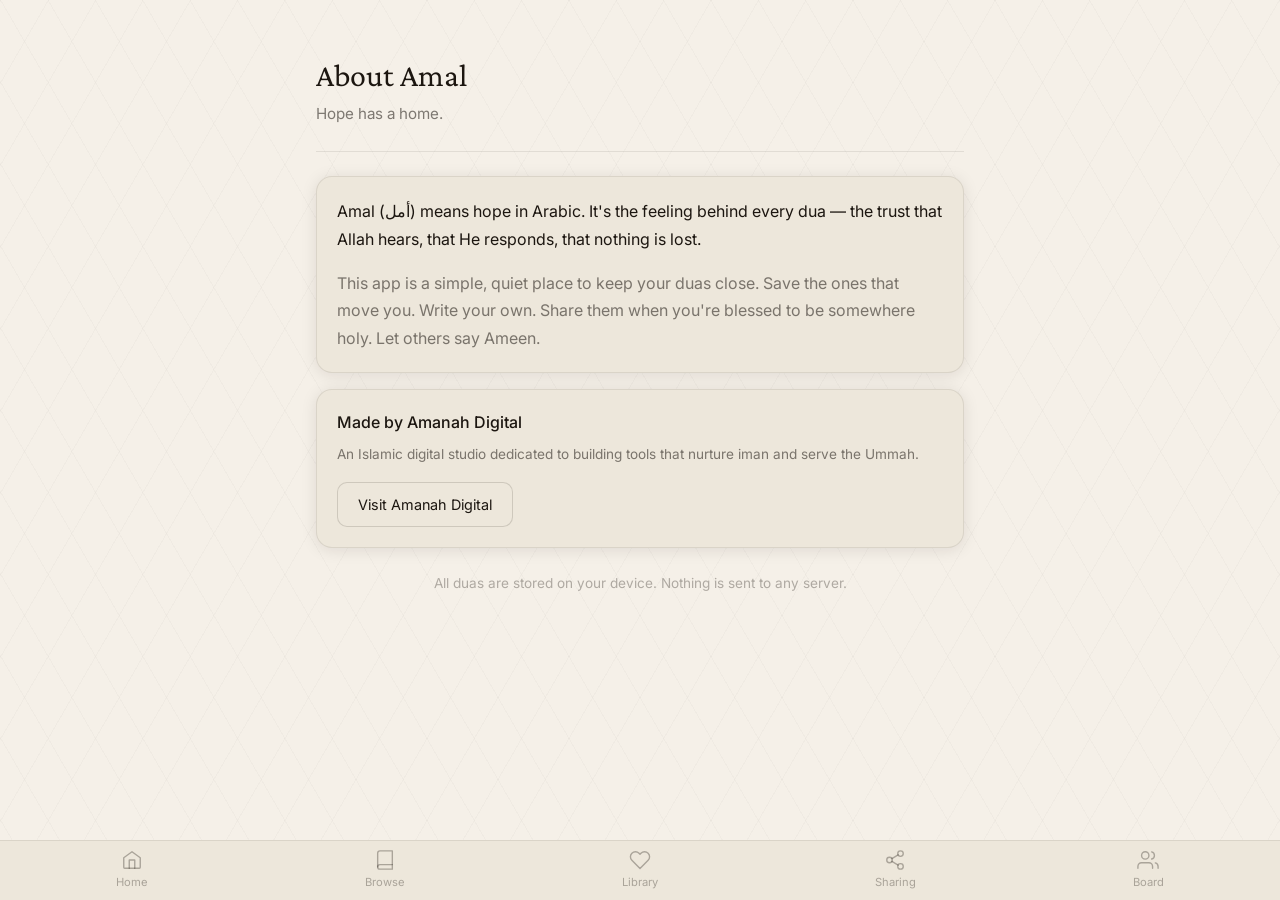
==== pages/about.html @ 70b3153c "first commit" ====
<!DOCTYPE html>
<html lang="en">
<head>
  <meta charset="UTF-8">
  <meta name="viewport" content="width=device-width, initial-scale=1.0">
  <title>About — Amal</title>
  <meta name="theme-color" content="#A0601A">
  <link rel="manifest" href="../manifest.json">
  <link rel="preconnect" href="https://fonts.googleapis.com">
  <link rel="preconnect" href="https://fonts.gstatic.com" crossorigin>
  <link href="https://fonts.googleapis.com/css2?family=Lateef:wght@300;400;500;600;700&family=Crimson+Pro:ital,wght@0,300;0,400;0,600;1,400&family=DM+Mono:wght@300;400;500&family=Inter:wght@300;400;500;600&display=swap" rel="stylesheet">
  <link rel="stylesheet" href="../css/style.css">
</head>
<body>

<main class="page">
  <div class="page-header">
    <h1>About Amal</h1>
    <p>Hope has a home.</p>
  </div>

  <div class="card">
    <p style="color:var(--text);line-height:1.8;">Amal (أمل) means hope in Arabic. It's the feeling behind every dua — the trust that Allah hears, that He responds, that nothing is lost.</p>
    <p class="mt-2">This app is a simple, quiet place to keep your duas close. Save the ones that move you. Write your own. Share them when you're blessed to be somewhere holy. Let others say Ameen.</p>
  </div>

  <div class="card mt-2">
    <h3 style="margin-bottom:0.5rem;">Made by Amanah Digital</h3>
    <p class="text-sm">An Islamic digital studio dedicated to building tools that nurture iman and serve the Ummah.</p>
    <a href="https://amanahdigital.co.uk" class="btn mt-2" style="display:inline-flex;">Visit Amanah Digital</a>
  </div>

  <p class="text-subtle text-sm text-center mt-3">All duas are stored on your device. Nothing is sent to any server.</p>
</main>

<nav>
  <a href="../index.html">
    <svg viewBox="0 0 24 24"><path d="M3 9.5L12 3l9 6.5V20a1 1 0 01-1 1H4a1 1 0 01-1-1V9.5z"/><path d="M9 21V12h6v9"/></svg>
    Home
  </a>
  <a href="browse.html">
    <svg viewBox="0 0 24 24"><path d="M4 19.5A2.5 2.5 0 016.5 17H20"/><path d="M6.5 2H20v20H6.5A2.5 2.5 0 014 19.5v-15A2.5 2.5 0 016.5 2z"/></svg>
    Browse
  </a>
  <a href="library.html">
    <svg viewBox="0 0 24 24"><path d="M20.84 4.61a5.5 5.5 0 00-7.78 0L12 5.67l-1.06-1.06a5.5 5.5 0 00-7.78 7.78l1.06 1.06L12 21.23l7.78-7.78 1.06-1.06a5.5 5.5 0 000-7.78z"/></svg>
    Library
  </a>
  <a href="share.html">
    <svg viewBox="0 0 24 24"><circle cx="18" cy="5" r="3"/><circle cx="6" cy="12" r="3"/><circle cx="18" cy="19" r="3"/><line x1="8.59" y1="13.51" x2="15.42" y2="17.49"/><line x1="15.41" y1="6.51" x2="8.59" y2="10.49"/></svg>
    Sharing
  </a>
  <a href="board.html">
    <svg viewBox="0 0 24 24"><path d="M17 21v-2a4 4 0 00-4-4H5a4 4 0 00-4 4v2"/><circle cx="9" cy="7" r="4"/><path d="M23 21v-2a4 4 0 00-3-3.87"/><path d="M16 3.13a4 4 0 010 7.75"/></svg>
    Board
  </a>
</nav>

</body>
</html>
---- css/style.css ----
/* ================================
   Amal — Global Styles
   Hope has a home.
================================ */

:root {
  /* — Backgrounds — */
  --bg:             #F5F0E8;   /* parchment */
  --bg-card:        #EDE7DB;   /* warm linen */
  --bg-elevated:    #E4DDD0;   /* deep linen */

  /* — Gold accent — */
  --accent:         #A0601A;   /* deep amber */
  --accent-mid:     #7A4510;   /* dark ochre */
  --accent-light:   rgba(160,96,26,0.08);
  --accent-text:    #7A4510;

  /* — Amber (maps to gold-mid) — */
  --amber:          #7A4510;
  --amber-light:    #F7EEE0;

  /* — Borders — */
  --border:         rgba(28,22,16,0.09);
  --border-strong:  rgba(28,22,16,0.15);
  --border-gold:    rgba(160,96,26,0.28);

  /* — Text — */
  --text:           #1C1610;
  --text-muted:     rgba(28,22,16,0.55);
  --text-subtle:    rgba(28,22,16,0.32);

  /* — Shadows — */
  --shadow:         0 2px 16px rgba(28,22,16,0.10);
  --shadow-gold:    0 0 40px rgba(160,96,26,0.10);

  /* — Typography — */
  --font:           'Crimson Pro', Georgia, serif;
  --font-ui:        'Inter', -apple-system, BlinkMacSystemFont, sans-serif;
  --font-arabic:    'Lateef', serif;
  --font-mono:      'DM Mono', monospace;

  /* — Layout — */
  --radius:         10px;
  --radius-lg:      16px;
  --max-w:          680px;
  --nav-h:          60px;
}

@media (prefers-color-scheme: dark) {
  :root {
    --bg:             #080610;
    --bg-card:        #0e0c1a;
    --bg-elevated:    #14112a;

    --accent:         #F5C97A;
    --accent-mid:     #C8884A;
    --accent-light:   rgba(245,201,122,0.10);
    --accent-text:    #F5C97A;

    --amber:          #C8884A;
    --amber-light:    rgba(245,201,122,0.08);

    --border:         rgba(255,255,255,0.07);
    --border-strong:  rgba(255,255,255,0.12);
    --border-gold:    rgba(245,201,122,0.22);

    --text:           #e8e0d8;
    --text-muted:     rgba(232,224,216,0.55);
    --text-subtle:    rgba(232,224,216,0.30);

    --shadow:         0 4px 24px rgba(0,0,0,0.40);
    --shadow-gold:    0 0 40px rgba(245,201,122,0.08);
  }
}

* { box-sizing: border-box; margin: 0; padding: 0; }

html { font-size: 16px; scroll-behavior: smooth; }

body {
  font-family: var(--font-ui);
  background: var(--bg);
  color: var(--text);
  line-height: 1.6;
  min-height: 100vh;
  padding-bottom: calc(var(--nav-h) + 1rem);
  background-image:
    repeating-linear-gradient( 60deg, transparent, transparent 40px, rgba(28,22,16,0.022) 40px, rgba(28,22,16,0.022) 41px),
    repeating-linear-gradient(-60deg, transparent, transparent 40px, rgba(28,22,16,0.022) 40px, rgba(28,22,16,0.022) 41px);
}

@media (prefers-color-scheme: dark) {
  body {
    background-image:
      repeating-linear-gradient( 60deg, transparent, transparent 40px, rgba(255,255,255,0.008) 40px, rgba(255,255,255,0.008) 41px),
      repeating-linear-gradient(-60deg, transparent, transparent 40px, rgba(255,255,255,0.008) 40px, rgba(255,255,255,0.008) 41px);
  }
}

/* ---- Typography ---- */

h1 { font-family: var(--font); font-size: 2rem; font-weight: normal; line-height: 1.2; }
h2 { font-family: var(--font); font-size: 1.4rem; font-weight: normal; line-height: 1.3; }
h3 { font-size: 1rem; font-weight: 500; }
p { color: var(--text-muted); line-height: 1.7; }

.arabic {
  font-family: var(--font-arabic);
  font-size: 1.6rem;
  line-height: 2;
  direction: rtl;
  text-align: right;
  color: var(--text);
}

.transliteration {
  font-style: italic;
  color: var(--text-muted);
  font-size: 0.95rem;
  line-height: 1.8;
}

/* ---- Layout ---- */

.page {
  max-width: var(--max-w);
  margin: 0 auto;
  padding: 1.5rem 1rem;
}

.page-header {
  padding: 2rem 0 1.5rem;
  border-bottom: 1px solid var(--border);
  margin-bottom: 1.5rem;
}

.page-header p {
  margin-top: 0.4rem;
  font-size: 0.95rem;
}

/* ---- Navigation (bottom tab bar) ---- */

nav {
  position: fixed;
  bottom: 0;
  left: 0;
  right: 0;
  height: var(--nav-h);
  background: var(--bg-card);
  border-top: 1px solid var(--border);
  display: flex;
  justify-content: space-around;
  align-items: center;
  z-index: 100;
  padding: 0 0.5rem;
  padding-bottom: env(safe-area-inset-bottom);
}

nav a {
  display: flex;
  flex-direction: column;
  align-items: center;
  gap: 3px;
  text-decoration: none;
  color: var(--text-subtle);
  font-size: 0.7rem;
  font-family: var(--font-ui);
  padding: 0.5rem 0.75rem;
  border-radius: var(--radius);
  transition: color 0.15s;
  min-width: 52px;
}

nav a svg { width: 22px; height: 22px; stroke: currentColor; fill: none; stroke-width: 1.5; stroke-linecap: round; stroke-linejoin: round; }

nav a.active { color: var(--accent); }
nav a:hover { color: var(--text); }

/* ---- Cards ---- */

.card {
  background: var(--bg-card);
  border: 1px solid var(--border);
  border-radius: var(--radius-lg);
  padding: 1.25rem;
  margin-bottom: 0.75rem;
  box-shadow: var(--shadow);
  transition: border-color 0.15s;
}

.card:hover { border-color: var(--border-strong); }

.card-row {
  display: flex;
  align-items: flex-start;
  justify-content: space-between;
  gap: 1rem;
}

/* ---- Dua card ---- */

.dua-card { cursor: pointer; }
.dua-card .dua-arabic { font-family: var(--font-arabic); font-size: 1.3rem; line-height: 2; direction: rtl; text-align: right; margin-bottom: 0.5rem; }
.dua-card .dua-translation { font-size: 0.9rem; color: var(--text-muted); display: -webkit-box; -webkit-line-clamp: 2; -webkit-box-orient: vertical; overflow: hidden; }
.dua-card .dua-meta { display: flex; gap: 0.5rem; margin-top: 0.75rem; flex-wrap: wrap; }

/* ---- Tags / Badges ---- */

.tag {
  display: inline-block;
  font-size: 0.72rem;
  font-family: var(--font-ui);
  padding: 3px 10px;
  border-radius: 100px;
  background: var(--accent-light);
  color: var(--accent-text);
  font-weight: 500;
}

.tag.amber { background: var(--amber-light); color: var(--amber); }
.tag.muted { background: var(--border); color: var(--text-muted); }

/* ---- Buttons ---- */

.btn {
  display: inline-flex;
  align-items: center;
  gap: 0.4rem;
  padding: 0.6rem 1.25rem;
  border-radius: var(--radius);
  border: 1px solid var(--border-strong);
  background: var(--bg-card);
  color: var(--text);
  font-family: var(--font-ui);
  font-size: 0.9rem;
  cursor: pointer;
  transition: background 0.15s, border-color 0.15s;
  text-decoration: none;
}

.btn:hover { background: var(--border); }

.btn-primary {
  background: var(--accent);
  border-color: var(--accent);
  color: #FAF5EC;
  box-shadow: 0 2px 8px rgba(160,96,26,0.22);
}

@media (prefers-color-scheme: dark) {
  .btn-primary { color: #080610; box-shadow: 0 2px 8px rgba(245,201,122,0.18); }
}

.btn-primary:hover { opacity: 0.9; }

.btn-ghost {
  border-color: transparent;
  background: transparent;
  color: var(--text-muted);
}

.btn-ghost:hover { background: var(--border); color: var(--text); }

/* ---- Input / Textarea ---- */

input[type="text"], input[type="search"], textarea, select {
  width: 100%;
  padding: 0.65rem 0.9rem;
  border: 1px solid var(--border-strong);
  border-radius: var(--radius);
  background: var(--bg-card);
  color: var(--text);
  font-family: var(--font-ui);
  font-size: 0.95rem;
  outline: none;
  transition: border-color 0.15s;
}

input:focus, textarea:focus, select:focus { border-color: var(--accent); }
textarea { resize: vertical; min-height: 100px; line-height: 1.6; }

.field { margin-bottom: 1rem; }
.field label { display: block; font-size: 0.85rem; font-weight: 500; margin-bottom: 0.35rem; color: var(--text-muted); }

/* ---- Search bar ---- */

.search-wrap { position: relative; margin-bottom: 1.25rem; }
.search-wrap svg { position: absolute; left: 0.75rem; top: 50%; transform: translateY(-50%); width: 18px; height: 18px; stroke: var(--text-subtle); fill: none; stroke-width: 1.5; stroke-linecap: round; }
.search-wrap input { padding-left: 2.4rem; }

/* ---- Category chips ---- */

.chips { display: flex; gap: 0.5rem; flex-wrap: wrap; margin-bottom: 1.25rem; }
.chip {
  padding: 0.4rem 1rem;
  border-radius: 100px;
  border: 1px solid var(--border-strong);
  background: var(--bg-card);
  font-size: 0.82rem;
  cursor: pointer;
  color: var(--text-muted);
  font-family: var(--font-ui);
  transition: all 0.15s;
}
.chip.active { background: var(--accent); border-color: var(--accent); color: #fff; }
.chip:hover:not(.active) { border-color: var(--accent); color: var(--accent); }

/* ---- Ameen button ---- */

.ameen-btn {
  display: inline-flex;
  align-items: center;
  gap: 0.4rem;
  padding: 0.4rem 0.9rem;
  border-radius: 100px;
  border: 1px solid var(--border-strong);
  background: transparent;
  font-size: 0.82rem;
  font-family: var(--font-ui);
  color: var(--text-muted);
  cursor: pointer;
  transition: all 0.15s;
}
.ameen-btn:hover, .ameen-btn.tapped { background: var(--accent-light); border-color: var(--accent); color: var(--accent-text); }

/* ---- Empty state ---- */

.empty {
  text-align: center;
  padding: 3rem 1rem;
  color: var(--text-subtle);
}
.empty h3 { font-size: 1rem; margin-bottom: 0.5rem; color: var(--text-muted); }
.empty p { font-size: 0.9rem; }

/* ---- Hero (homepage) ---- */

.hero {
  padding: 3rem 0 2rem;
  text-align: center;
}
.hero h1 { margin-bottom: 0.5rem; }
.hero p { font-size: 1rem; margin-bottom: 1.5rem; }
.hero .bismillah { font-family: var(--font-arabic); font-size: 2rem; color: var(--accent); margin-bottom: 1.5rem; display: block; }

/* ---- Divider ---- */

.divider { border: none; border-top: 1px solid var(--border); margin: 1.5rem 0; }

/* ---- Utility ---- */

.text-muted { color: var(--text-muted); }
.text-subtle { color: var(--text-subtle); }
.text-accent { color: var(--accent); }
.text-sm { font-size: 0.85rem; }
.text-center { text-align: center; }
.mt-1 { margin-top: 0.5rem; }
.mt-2 { margin-top: 1rem; }
.mt-3 { margin-top: 1.5rem; }
.mb-1 { margin-bottom: 0.5rem; }
.mb-2 { margin-bottom: 1rem; }
.flex { display: flex; }
.items-center { align-items: center; }
.gap-1 { gap: 0.5rem; }
.gap-2 { gap: 1rem; }
.justify-between { justify-content: space-between; }
.w-full { width: 100%; }

/* ---- Answered badge ---- */
.answered-badge {
  display: inline-flex;
  align-items: center;
  gap: 0.3rem;
  font-size: 0.75rem;
  color: var(--accent-text);
  background: var(--accent-light);
  padding: 3px 10px;
  border-radius: 100px;
}

/* ---- Toast notification ---- */
#toast {
  position: fixed;
  bottom: calc(var(--nav-h) + 1rem);
  left: 50%;
  transform: translateX(-50%) translateY(1rem);
  background: var(--text);
  color: var(--bg);
  padding: 0.6rem 1.25rem;
  border-radius: 100px;
  font-size: 0.85rem;
  font-family: var(--font-ui);
  opacity: 0;
  transition: opacity 0.2s, transform 0.2s;
  pointer-events: none;
  z-index: 200;
  white-space: nowrap;
}
#toast.show { opacity: 1; transform: translateX(-50%) translateY(0); }

/* ---- Responsive ---- */
@media (max-width: 480px) {
  h1 { font-size: 1.6rem; }
  .arabic { font-size: 1.35rem; }
  .page { padding: 1rem 0.85rem; }
}
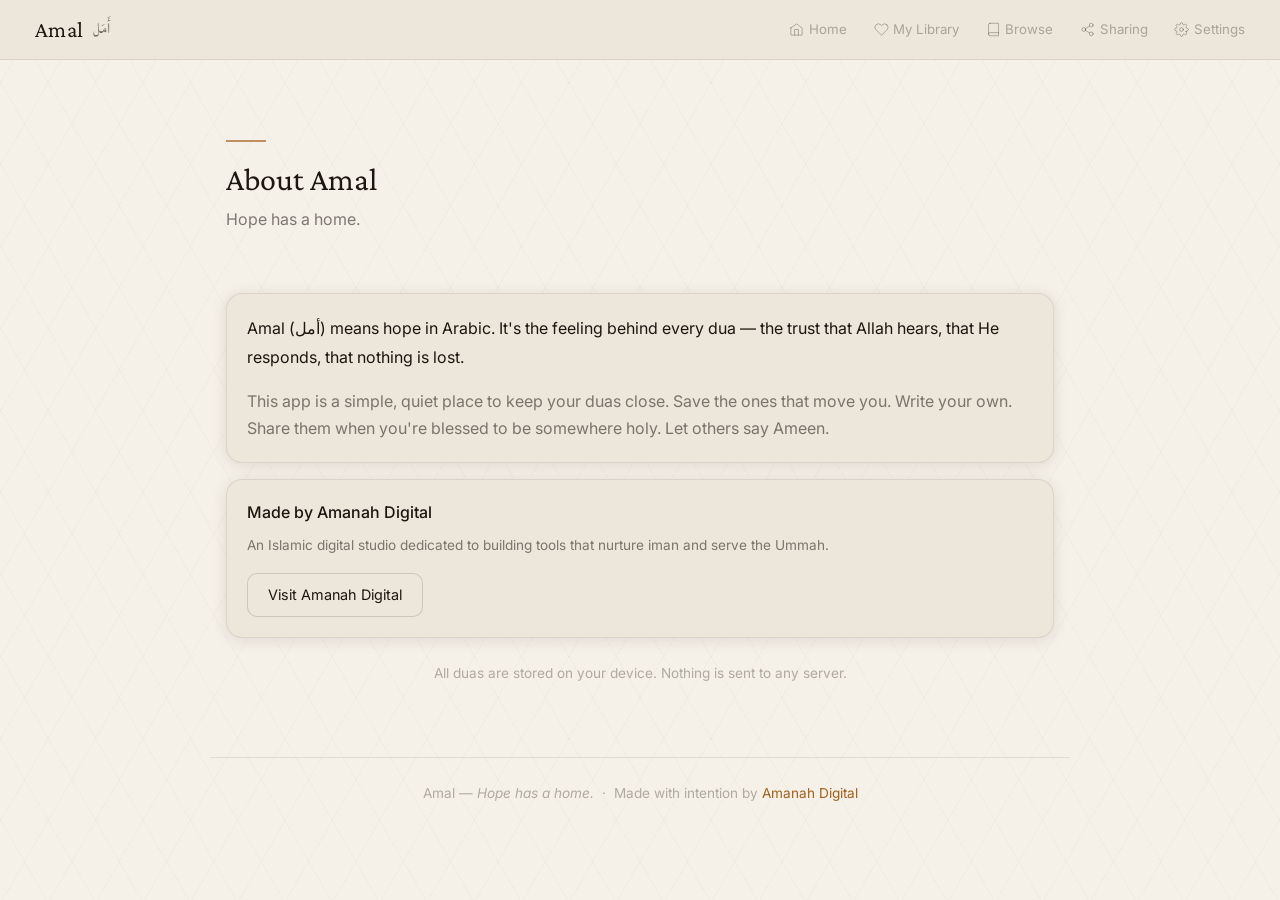
==== commit 8f883b4a: "v5" ====
--- a/pages/about.html
+++ b/pages/about.html
@@ -10,6 +10,7 @@
   <link rel="preconnect" href="https://fonts.gstatic.com" crossorigin>
   <link href="https://fonts.googleapis.com/css2?family=Lateef:wght@300;400;500;600;700&family=Crimson+Pro:ital,wght@0,300;0,400;0,600;1,400&family=DM+Mono:wght@300;400;500&family=Inter:wght@300;400;500;600&display=swap" rel="stylesheet">
   <link rel="stylesheet" href="../css/style.css">
+  <script src="../js/theme.js"></script>
 </head>
 <body>
 
@@ -33,26 +34,31 @@
   <p class="text-subtle text-sm text-center mt-3">All duas are stored on your device. Nothing is sent to any server.</p>
 </main>
 
+<footer>
+  <p>Amal — <em>Hope has a home.</em> &nbsp;·&nbsp; Made with intention by <a href="https://amanahdigital.co.uk">Amanah Digital</a></p>
+</footer>
+
 <nav>
+  <a href="../index.html" class="nav-brand">Amal <span class="nav-brand-arabic">أَمَل</span></a>
   <a href="../index.html">
     <svg viewBox="0 0 24 24"><path d="M3 9.5L12 3l9 6.5V20a1 1 0 01-1 1H4a1 1 0 01-1-1V9.5z"/><path d="M9 21V12h6v9"/></svg>
     Home
+  </a>
+  <a href="library.html">
+    <svg viewBox="0 0 24 24"><path d="M20.84 4.61a5.5 5.5 0 00-7.78 0L12 5.67l-1.06-1.06a5.5 5.5 0 00-7.78 7.78l1.06 1.06L12 21.23l7.78-7.78 1.06-1.06a5.5 5.5 0 000-7.78z"/></svg>
+    My Library
   </a>
   <a href="browse.html">
     <svg viewBox="0 0 24 24"><path d="M4 19.5A2.5 2.5 0 016.5 17H20"/><path d="M6.5 2H20v20H6.5A2.5 2.5 0 014 19.5v-15A2.5 2.5 0 016.5 2z"/></svg>
     Browse
   </a>
-  <a href="library.html">
-    <svg viewBox="0 0 24 24"><path d="M20.84 4.61a5.5 5.5 0 00-7.78 0L12 5.67l-1.06-1.06a5.5 5.5 0 00-7.78 7.78l1.06 1.06L12 21.23l7.78-7.78 1.06-1.06a5.5 5.5 0 000-7.78z"/></svg>
-    Library
-  </a>
   <a href="share.html">
     <svg viewBox="0 0 24 24"><circle cx="18" cy="5" r="3"/><circle cx="6" cy="12" r="3"/><circle cx="18" cy="19" r="3"/><line x1="8.59" y1="13.51" x2="15.42" y2="17.49"/><line x1="15.41" y1="6.51" x2="8.59" y2="10.49"/></svg>
     Sharing
   </a>
-  <a href="board.html">
-    <svg viewBox="0 0 24 24"><path d="M17 21v-2a4 4 0 00-4-4H5a4 4 0 00-4 4v2"/><circle cx="9" cy="7" r="4"/><path d="M23 21v-2a4 4 0 00-3-3.87"/><path d="M16 3.13a4 4 0 010 7.75"/></svg>
-    Board
+  <a href="settings.html">
+    <svg viewBox="0 0 24 24"><circle cx="12" cy="12" r="3"/><path d="M19.4 15a1.65 1.65 0 00.33 1.82l.06.06a2 2 0 010 2.83 2 2 0 01-2.83 0l-.06-.06a1.65 1.65 0 00-1.82-.33 1.65 1.65 0 00-1 1.51V21a2 2 0 01-4 0v-.09A1.65 1.65 0 009 19.4a1.65 1.65 0 00-1.82.33l-.06.06a2 2 0 01-2.83 0 2 2 0 010-2.83l.06-.06A1.65 1.65 0 004.68 15a1.65 1.65 0 00-1.51-1H3a2 2 0 010-4h.09A1.65 1.65 0 004.6 9a1.65 1.65 0 00-.33-1.82l-.06-.06a2 2 0 010-2.83 2 2 0 012.83 0l.06.06A1.65 1.65 0 009 4.68a1.65 1.65 0 001-1.51V3a2 2 0 014 0v.09a1.65 1.65 0 001 1.51 1.65 1.65 0 001.82-.33l.06-.06a2 2 0 012.83 0 2 2 0 010 2.83l-.06.06A1.65 1.65 0 0019.4 9a1.65 1.65 0 001.51 1H21a2 2 0 010 4h-.09a1.65 1.65 0 00-1.51 1z"/></svg>
+    Settings
   </a>
 </nav>
 
--- a/css/style.css
+++ b/css/style.css
@@ -42,12 +42,12 @@
   /* — Layout — */
   --radius:         10px;
   --radius-lg:      16px;
-  --max-w:          680px;
+  --max-w:          860px;
   --nav-h:          60px;
 }
 
 @media (prefers-color-scheme: dark) {
-  :root {
+  :root:not([data-theme="light"]) {
     --bg:             #080610;
     --bg-card:        #0e0c1a;
     --bg-elevated:    #14112a;
@@ -73,6 +73,31 @@
   }
 }
 
+:root[data-theme="dark"] {
+  --bg:             #080610;
+  --bg-card:        #0e0c1a;
+  --bg-elevated:    #14112a;
+
+  --accent:         #F5C97A;
+  --accent-mid:     #C8884A;
+  --accent-light:   rgba(245,201,122,0.10);
+  --accent-text:    #F5C97A;
+
+  --amber:          #C8884A;
+  --amber-light:    rgba(245,201,122,0.08);
+
+  --border:         rgba(255,255,255,0.07);
+  --border-strong:  rgba(255,255,255,0.12);
+  --border-gold:    rgba(245,201,122,0.22);
+
+  --text:           #e8e0d8;
+  --text-muted:     rgba(232,224,216,0.55);
+  --text-subtle:    rgba(232,224,216,0.30);
+
+  --shadow:         0 4px 24px rgba(0,0,0,0.40);
+  --shadow-gold:    0 0 40px rgba(245,201,122,0.08);
+}
+
 * { box-sizing: border-box; margin: 0; padding: 0; }
 
 html { font-size: 16px; scroll-behavior: smooth; }
@@ -83,18 +108,25 @@
   color: var(--text);
   line-height: 1.6;
   min-height: 100vh;
-  padding-bottom: calc(var(--nav-h) + 1rem);
+  padding-top: calc(var(--nav-h) + 1rem);
+  padding-bottom: 3rem;
   background-image:
     repeating-linear-gradient( 60deg, transparent, transparent 40px, rgba(28,22,16,0.022) 40px, rgba(28,22,16,0.022) 41px),
     repeating-linear-gradient(-60deg, transparent, transparent 40px, rgba(28,22,16,0.022) 40px, rgba(28,22,16,0.022) 41px);
 }
 
 @media (prefers-color-scheme: dark) {
-  body {
+  html:not([data-theme="light"]) body {
     background-image:
       repeating-linear-gradient( 60deg, transparent, transparent 40px, rgba(255,255,255,0.008) 40px, rgba(255,255,255,0.008) 41px),
       repeating-linear-gradient(-60deg, transparent, transparent 40px, rgba(255,255,255,0.008) 40px, rgba(255,255,255,0.008) 41px);
   }
+}
+
+html[data-theme="dark"] body {
+  background-image:
+    repeating-linear-gradient( 60deg, transparent, transparent 40px, rgba(255,255,255,0.008) 40px, rgba(255,255,255,0.008) 41px),
+    repeating-linear-gradient(-60deg, transparent, transparent 40px, rgba(255,255,255,0.008) 40px, rgba(255,255,255,0.008) 41px);
 }
 
 /* ---- Typography ---- */
@@ -129,53 +161,91 @@
 }
 
 .page-header {
-  padding: 2rem 0 1.5rem;
-  border-bottom: 1px solid var(--border);
-  margin-bottom: 1.5rem;
+  padding: 2.5rem 0 2rem;
+  margin-bottom: 1.75rem;
+}
+
+.page-header::before {
+  content: '';
+  display: block;
+  width: 2.5rem;
+  height: 2px;
+  background: var(--accent);
+  margin-bottom: 1.1rem;
+  opacity: 0.65;
+}
+
+.page-header h1 {
+  font-size: 2rem;
 }
 
 .page-header p {
-  margin-top: 0.4rem;
-  font-size: 0.95rem;
-}
-
-/* ---- Navigation (bottom tab bar) ---- */
+  margin-top: 0.5rem;
+  font-size: 1rem;
+}
+
+/* ---- Navigation (top header) ---- */
 
 nav {
   position: fixed;
-  bottom: 0;
+  top: 0;
   left: 0;
   right: 0;
   height: var(--nav-h);
   background: var(--bg-card);
-  border-top: 1px solid var(--border);
+  border-bottom: 1px solid var(--border);
   display: flex;
-  justify-content: space-around;
+  justify-content: flex-start;
   align-items: center;
   z-index: 100;
-  padding: 0 0.5rem;
-  padding-bottom: env(safe-area-inset-bottom);
+  padding: 0 1.5rem;
+  padding-top: env(safe-area-inset-top);
+  gap: 0.25rem;
+}
+
+.nav-brand {
+  font-family: var(--font);
+  font-size: 1.4rem;
+  color: var(--text);
+  text-decoration: none;
+  margin-right: auto;
+  letter-spacing: 0.01em;
+  flex-shrink: 0;
+}
+.nav-brand-arabic {
+  font-family: 'Lateef', serif;
+  font-size: 1.2rem;
+  color: var(--text-muted);
+  letter-spacing: 0;
+  margin-left: 0.3rem;
 }
 
 nav a {
   display: flex;
-  flex-direction: column;
+  flex-direction: row;
   align-items: center;
-  gap: 3px;
+  gap: 0.3rem;
   text-decoration: none;
   color: var(--text-subtle);
-  font-size: 0.7rem;
-  font-family: var(--font-ui);
-  padding: 0.5rem 0.75rem;
+  font-size: 0.83rem;
+  font-family: var(--font-ui);
+  padding: 0.45rem 0.7rem;
   border-radius: var(--radius);
-  transition: color 0.15s;
-  min-width: 52px;
-}
-
-nav a svg { width: 22px; height: 22px; stroke: currentColor; fill: none; stroke-width: 1.5; stroke-linecap: round; stroke-linejoin: round; }
-
-nav a.active { color: var(--accent); }
+  transition: color 0.15s, background 0.15s;
+  white-space: nowrap;
+}
+
+nav a svg { width: 15px; height: 15px; stroke: currentColor; fill: none; stroke-width: 1.5; stroke-linecap: round; stroke-linejoin: round; }
+
+nav a.active { color: var(--accent); background: var(--accent-light); }
 nav a:hover { color: var(--text); }
+
+@media (max-width: 520px) {
+  nav { padding: 0 0.75rem; gap: 0; }
+  nav a { padding: 0.4rem 0.45rem; font-size: 0; }
+  nav a svg { width: 20px; height: 20px; }
+  nav a.active { background: transparent; }
+}
 
 /* ---- Cards ---- */
 
@@ -249,8 +319,9 @@
 }
 
 @media (prefers-color-scheme: dark) {
-  .btn-primary { color: #080610; box-shadow: 0 2px 8px rgba(245,201,122,0.18); }
-}
+  html:not([data-theme="light"]) .btn-primary { color: #080610; box-shadow: 0 2px 8px rgba(245,201,122,0.18); }
+}
+html[data-theme="dark"] .btn-primary { color: #080610; box-shadow: 0 2px 8px rgba(245,201,122,0.18); }
 
 .btn-primary:hover { opacity: 0.9; }
 
@@ -382,9 +453,10 @@
 /* ---- Toast notification ---- */
 #toast {
   position: fixed;
-  bottom: calc(var(--nav-h) + 1rem);
+  top: calc(var(--nav-h) + 0.75rem);
+  bottom: auto;
   left: 50%;
-  transform: translateX(-50%) translateY(1rem);
+  transform: translateX(-50%) translateY(-0.5rem);
   background: var(--text);
   color: var(--bg);
   padding: 0.6rem 1.25rem;
@@ -397,7 +469,59 @@
   z-index: 200;
   white-space: nowrap;
 }
-#toast.show { opacity: 1; transform: translateX(-50%) translateY(0); }
+#toast.show { opacity: 1; transform: translateX(-50%) translateY(0.5rem); }
+
+/* ---- Footer ---- */
+
+footer {
+  max-width: var(--max-w);
+  margin: 3rem auto 0;
+  padding: 1.5rem 1rem 2rem;
+  border-top: 1px solid var(--border);
+  text-align: center;
+}
+
+footer p { font-size: 0.85rem; color: var(--text-subtle); }
+footer a { color: var(--accent); text-decoration: none; }
+footer a:hover { text-decoration: underline; }
+
+/* ---- Theme Picker ---- */
+
+.theme-picker {
+  display: grid;
+  grid-template-columns: repeat(3, 1fr);
+  gap: 0.5rem;
+}
+
+.theme-btn {
+  display: flex;
+  flex-direction: column;
+  align-items: center;
+  gap: 0.35rem;
+  padding: 0.85rem 0.5rem;
+  border-radius: var(--radius);
+  border: 1px solid var(--border-strong);
+  background: var(--bg-elevated);
+  color: var(--text-muted);
+  font-family: var(--font-ui);
+  font-size: 0.85rem;
+  cursor: pointer;
+  transition: all 0.15s;
+}
+
+.theme-btn .theme-icon { font-size: 1.25rem; }
+
+.theme-btn.active {
+  border-color: var(--accent);
+  background: var(--accent-light);
+  color: var(--accent-text);
+  font-weight: 500;
+}
+
+.theme-btn:hover:not(.active) {
+  background: var(--bg-card);
+  color: var(--text);
+}
 
 /* ---- Responsive ---- */
 @media (max-width: 480px) {
